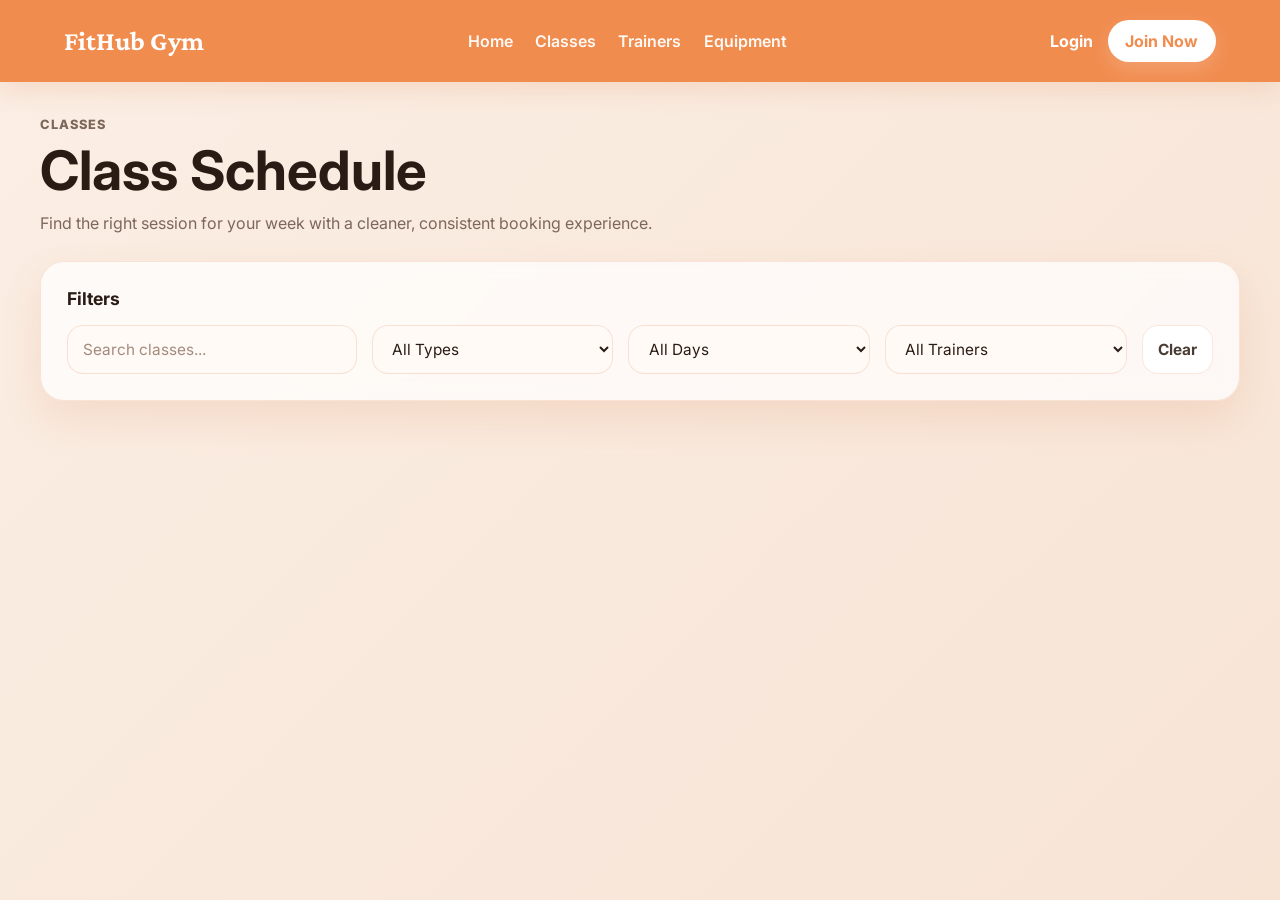
==== book-class.html @ 48f12adb "Formatting update for the 3 pages to be more unified" ====
<!DOCTYPE html>
<html lang="pt-PT">
<head>
  <meta charset="UTF-8">
  <meta name="viewport" content="width=device-width, initial-scale=1.0">
  <title>FitHub Gym - Horários</title>
  <link rel="preconnect" href="https://fonts.googleapis.com">
  <link rel="preconnect" href="https://fonts.gstatic.com" crossorigin>
  <link href="https://fonts.googleapis.com/css2?family=Crimson+Pro:wght@600;700&family=Inter:wght@400;500;600;700;800&display=swap" rel="stylesheet">
  <link rel="stylesheet" href="css/pages/booking.css">
</head>
<body>
  <nav class="navbar">
    <a href="index.html" class="nav-logo">FitHub Gym</a>

    <ul class="nav-links">
      <li><a href="index.html">Home</a></li>
      <li><a href="book-class.html" aria-current="page">Classes</a></li>
      <li><a href="profile.html">Trainers</a></li>
      <li><a href="index.html#equipment">Equipment</a></li>
    </ul>

    <div class="nav-actions">
      <span class="btn-login">Login</span>
      <span class="btn-join">Join Now</span>
    </div>
  </nav>

  <main class="content">
    <header class="page-header">
      <p class="page-kicker">Classes</p>
      <h1>Class Schedule</h1>
      <p>Find the right session for your week with a cleaner, consistent booking experience.</p>
    </header>

    <section class="filter-section">
      <div class="filter-title">
        <h2>Filters</h2>
      </div>

      <form class="filter-controls">
        <input type="text" class="input-search" placeholder="Search classes...">

        <select class="select-field">
          <option>All Types</option>
          <option>HIIT</option>
          <option>Yoga</option>
          <option>Spinning</option>
          <option>Strength</option>
          <option>Pilates</option>
        </select>

        <select class="select-field">
          <option>All Days</option>
          <option>Monday</option>
          <option>Tuesday</option>
          <option>Wednesday</option>
          <option>Thursday</option>
          <option>Friday</option>
          <option>Saturday</option>
          <option>Sunday</option>
        </select>

        <select class="select-field">
          <option>All Trainers</option>
          <option>Ricardo Silva</option>
          <option>Ana Costa</option>
          <option>Miguel Sousa</option>
          <option>Sofia Martins</option>
        </select>

        <button type="reset" class="btn-clear">Clear</button>
      </form>
    </section>
  </main>
</body>
</html>
---- css/pages/booking.css ----
/* RESET E BASE */
* {
  margin: 0;
  padding: 0;
  box-sizing: border-box;
}

:root {
  --orange: #f18c4f;
  --orange-dark: #d87236;
  --bg: #faebe0;
  --bg-gradient: linear-gradient(135deg, #fbeee4 0%, #f7e4d5 100%);
  --surface: rgba(255, 255, 255, 0.72);
  --surface-strong: #ffffff;
  --text-dark: #2a1b15;
  --text-body: #4a3b34;
  --text-soft: #7d675b;
  --border: rgba(216, 114, 54, 0.16);
  --shadow: 0 18px 40px rgba(216, 114, 54, 0.14);
  --font-sans: "Inter", sans-serif;
  --font-serif: "Crimson Pro", serif;
}

body {
  min-height: 100vh;
  font-family: var(--font-sans);
  color: var(--text-body);
  background: var(--bg-gradient);
}
/* NAVBAR */
.navbar {
  display: flex;
  justify-content: space-between;
  align-items: center;
  gap: 1.5rem;
  padding: 20px 5%;
  background: var(--orange);
  box-shadow: 0 8px 24px rgba(216, 114, 54, 0.16);
}

.nav-logo {
  font-family: var(--font-serif);
  font-size: 1.7rem;
  font-weight: 700;
  color: white;
  text-decoration: none;
  white-space: nowrap;
}

.nav-links {
  display: flex;
  align-items: center;
  gap: 1.4rem;
  list-style: none;
}

.nav-links a {
  color: rgba(255, 255, 255, 0.95);
  text-decoration: none;
  font-weight: 600;
  transition: opacity 0.2s ease, transform 0.2s ease;
}

.nav-links a:hover {
  opacity: 0.82;
  transform: translateY(-1px);
}

.nav-links a[aria-current="page"] {
  opacity: 1;
}

.nav-actions {
  display: flex;
  gap: 0.9rem;
  align-items: center;
}

.btn-login,
.btn-join {
  cursor: pointer;
  font-weight: 700;
}

.btn-login {
  color: white;
}

.btn-join {
  background: white;
  color: var(--orange);
  padding: 0.7rem 1.1rem;
  border-radius: 999px;
  box-shadow: 0 8px 20px rgba(255, 255, 255, 0.18);
}
/* CONTEÚDO PRINCIPAL */
.content {
  width: min(1200px, calc(100% - 2rem));
  margin: 0 auto;
  padding: 2rem 0 3rem;
}

.page-header {
  margin-bottom: 1.5rem;
}

.page-kicker {
  color: var(--orange-dark);
  text-transform: uppercase;
  letter-spacing: 0.08em;
  font-size: 0.8rem;
  font-weight: 800;
  margin-bottom: 0.35rem;
}

.page-header h1 {
  color: var(--text-dark);
  font-size: clamp(2rem, 5vw, 3.4rem);
  line-height: 1.06;
  margin-bottom: 0.65rem;
}

.page-header p {
  max-width: 42rem;
  color: var(--text-soft);
  line-height: 1.7;
}

.filter-section {
  padding: 1.6rem;
  background: var(--surface);
  backdrop-filter: blur(8px);
  border: 1px solid var(--border);
  border-radius: 24px;
  box-shadow: var(--shadow);
}

.filter-title h2 {
  margin-bottom: 1rem;
  color: var(--text-dark);
  font-size: 1.1rem;
  font-weight: 700;
}

.filter-controls {
  display: grid;
  grid-template-columns: minmax(220px, 1.2fr) repeat(3, minmax(180px, 1fr)) auto;
  gap: 0.95rem;
  align-items: center;
}

.input-search,
.select-field,
.btn-clear {
  min-height: 3.1rem;
  padding: 0 0.95rem;
  border-radius: 16px;
  font-family: inherit;
  font-size: 0.96rem;
  transition: all 0.2s ease;
}

.input-search,
.select-field {
  color: var(--text-dark);
  background: #fffaf6;
  border: 1px solid rgba(216, 114, 54, 0.18);
  outline: none;
}

.input-search::placeholder {
  color: #a38a7d;
}

.input-search:focus,
.select-field:focus {
  border-color: var(--orange);
  box-shadow: 0 0 0 3px rgba(241, 140, 79, 0.12);
}

.select-field {
  cursor: pointer;
}

.btn-clear {
  border: 1px solid var(--border);
  background: white;
  color: var(--text-body);
  font-weight: 700;
  cursor: pointer;
}

.btn-clear:hover {
  background: #fffaf6;
  transform: translateY(-1px);
}

/* De resposta */
   @media (max-width: 1024px) {
  .filter-controls {
    grid-template-columns: repeat(2, minmax(0, 1fr));
  }

  .btn-clear {
    width: 100%;
  }
}

@media (max-width: 820px) {
  .navbar {
    flex-direction: column;
    align-items: flex-start;
  }

  .nav-links,
  .nav-actions {
    width: 100%;
  }

  .nav-links {
    flex-wrap: wrap;
    gap: 0.9rem 1.2rem;
  }

  .nav-actions {
    justify-content: flex-start;
  }
}

@media (max-width: 640px) {
  .content {
    width: min(calc(100% - 1.2rem), 1200px);
    padding: 1.2rem 0 2rem;
  }

  .filter-section {
    padding: 1.1rem;
    border-radius: 20px;
  }

  .filter-controls {
    grid-template-columns: 1fr;
  }
}
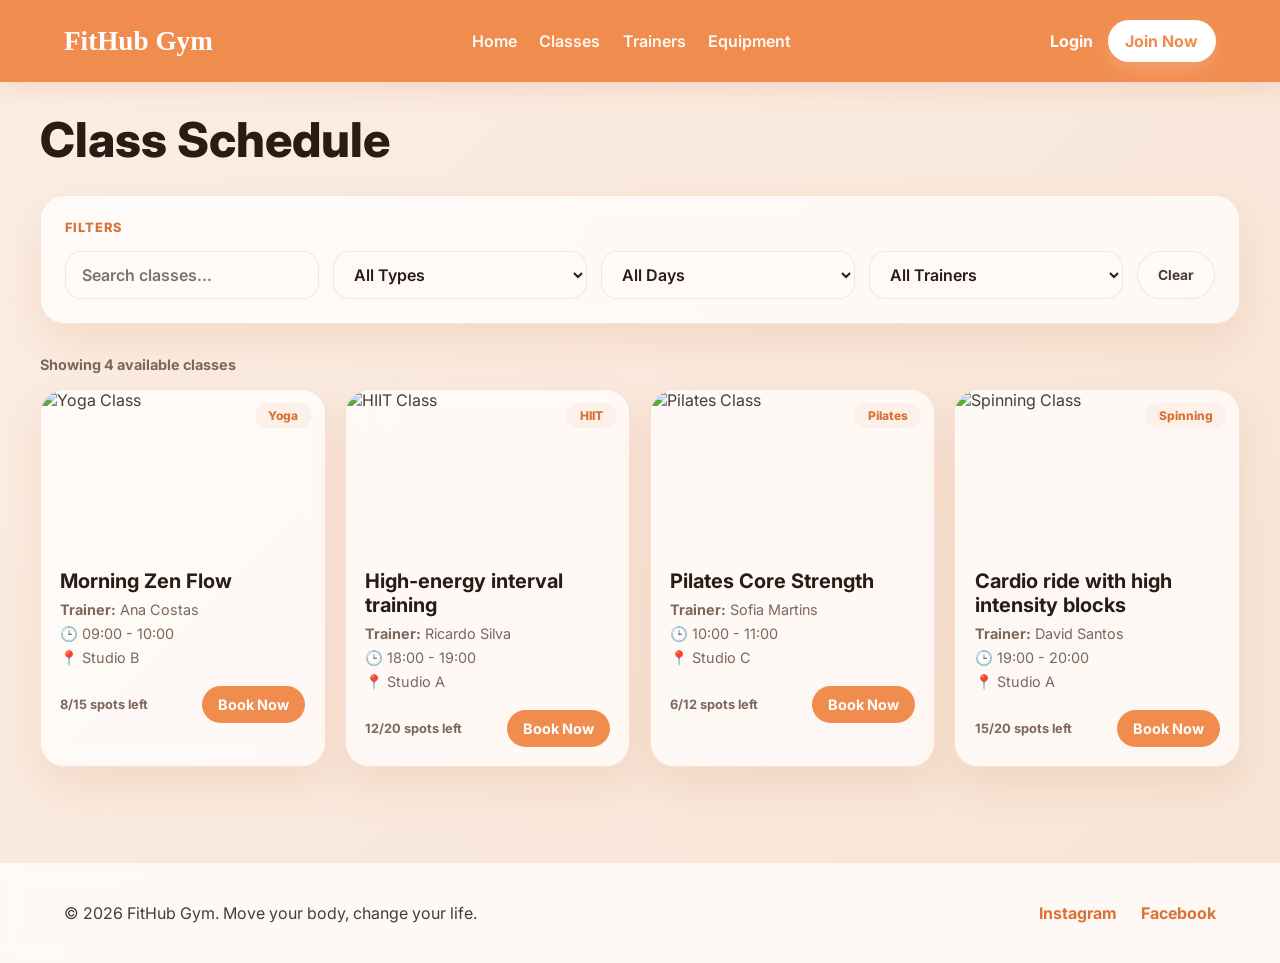
==== commit 6eb883a0: "booking css e html" ====
--- a/book-class.html
+++ b/book-class.html
@@ -1,22 +1,33 @@
 <!DOCTYPE html>
 <html lang="pt-PT">
+
 <head>
-  <meta charset="UTF-8">
-  <meta name="viewport" content="width=device-width, initial-scale=1.0">
+  <meta charset="UTF-8" />
+  <meta name="viewport" content="width=device-width, initial-scale=1.0" />
   <title>FitHub Gym - Horários</title>
-  <link rel="preconnect" href="https://fonts.googleapis.com">
-  <link rel="preconnect" href="https://fonts.gstatic.com" crossorigin>
-  <link href="https://fonts.googleapis.com/css2?family=Crimson+Pro:wght@600;700&family=Inter:wght@400;500;600;700;800&display=swap" rel="stylesheet">
-  <link rel="stylesheet" href="css/pages/booking.css">
+
+  <link rel="preconnect" href="https://fonts.googleapis.com" />
+  <link rel="preconnect" href="https://fonts.gstatic.com" crossorigin />
+
+  <link
+    href="https://fonts.googleapis.com/css2?family=Inter:wght@400;600;700&display=swap"
+    rel="stylesheet"
+  />
+
+  <link rel="stylesheet" href="css/reset.css" />
+  <link rel="stylesheet" href="css/pages/booking.css" />
 </head>
+
 <body>
+
+  <!-- NAVBAR -->
   <nav class="navbar">
     <a href="index.html" class="nav-logo">FitHub Gym</a>
 
     <ul class="nav-links">
       <li><a href="index.html">Home</a></li>
-      <li><a href="book-class.html" aria-current="page">Classes</a></li>
-      <li><a href="profile.html">Trainers</a></li>
+      <li><a href="book-class.html">Classes</a></li>
+      <li><a href="trainer-profile.html">Trainers</a></li>
       <li><a href="index.html#equipment">Equipment</a></li>
     </ul>
 
@@ -26,28 +37,36 @@
     </div>
   </nav>
 
+  <!-- MAIN CONTENT -->
   <main class="content">
+
     <header class="page-header">
-      <p class="page-kicker">Classes</p>
       <h1>Class Schedule</h1>
-      <p>Find the right session for your week with a cleaner, consistent booking experience.</p>
     </header>
 
+    <!-- FILTERS -->
     <section class="filter-section">
+
       <div class="filter-title">
         <h2>Filters</h2>
       </div>
 
       <form class="filter-controls">
-        <input type="text" class="input-search" placeholder="Search classes...">
+
+        <input
+          type="text"
+          class="input-search"
+          placeholder="Search classes..."
+        />
 
         <select class="select-field">
           <option>All Types</option>
-          <option>HIIT</option>
           <option>Yoga</option>
-          <option>Spinning</option>
-          <option>Strength</option>
+          <option>Cardio</option>
           <option>Pilates</option>
+          <option>CrossFit</option>
+          <option>Boxing</option>
+          <option>Recovery</option>
         </select>
 
         <select class="select-field">
@@ -63,15 +82,144 @@
 
         <select class="select-field">
           <option>All Trainers</option>
-          <option>Ricardo Silva</option>
-          <option>Ana Costa</option>
-          <option>Miguel Sousa</option>
-          <option>Sofia Martins</option>
+          <option>Trainer 1</option>
+          <option>Trainer 2</option>
+          <option>Trainer 3</option>
+          <option>Trainer 4</option>
         </select>
 
         <button type="reset" class="btn-clear">Clear</button>
+
       </form>
     </section>
+
+    <!-- CLASSES -->
+    <section class="classes-container">
+
+      <p class="results-count">Showing 4 available classes</p>
+
+      <div class="classes-grid">
+
+        <!-- CLASS 1 -->
+        <article class="class-card">
+          <div class="card-image">
+            <img
+              src="https://images.unsplash.com/photo-1544367567-0f2fcb009e0b?w=400&q=80"
+              alt="Yoga Class"
+            />
+            <span class="tag-type">Yoga</span>
+          </div>
+
+          <div class="card-body">
+            <h3>Morning Zen Flow</h3>
+
+            <div class="class-info">
+              <span><strong>Trainer:</strong> Ana Costas</span>
+              <span>🕒 09:00 - 10:00</span>
+              <span>📍 Studio B</span>
+            </div>
+
+            <div class="class-footer">
+              <span class="capacity">8/15 spots left</span>
+              <button class="btn-book">Book Now</button>
+            </div>
+          </div>
+        </article>
+
+        <!-- CLASS 2 -->
+        <article class="class-card">
+          <div class="card-image">
+            <img
+              src="https://images.unsplash.com/photo-1517963879433-6ad2b056d712?w=400&q=80"
+              alt="HIIT Class"
+            />
+            <span class="tag-type">HIIT</span>
+          </div>
+
+          <div class="card-body">
+            <h3>High-energy interval training</h3>
+
+            <div class="class-info">
+              <span><strong>Trainer:</strong> Ricardo Silva</span>
+              <span>🕒 18:00 - 19:00</span>
+              <span>📍 Studio A</span>
+            </div>
+
+            <div class="class-footer">
+              <span class="capacity">12/20 spots left</span>
+              <button class="btn-book">Book Now</button>
+            </div>
+          </div>
+        </article>
+
+        <!-- CLASS 3 -->
+        <article class="class-card">
+          <div class="card-image">
+            <img
+              src="https://images.unsplash.com/photo-1518611507436-f9221403cca2?w=400&q=80"
+              alt="Pilates Class"
+            />
+            <span class="tag-type">Pilates</span>
+          </div>
+
+          <div class="card-body">
+            <h3>Pilates Core Strength</h3>
+
+            <div class="class-info">
+              <span><strong>Trainer:</strong> Sofia Martins</span>
+              <span>🕒 10:00 - 11:00</span>
+              <span>📍 Studio C</span>
+            </div>
+
+            <div class="class-footer">
+              <span class="capacity">6/12 spots left</span>
+              <button class="btn-book">Book Now</button>
+            </div>
+          </div>
+        </article>
+
+        <!-- CLASS 4 -->
+        <article class="class-card">
+          <div class="card-image">
+            <img
+              src="https://images.unsplash.com/photo-1538805060514-97d9cc17730c?w=400&q=80"
+              alt="Spinning Class"
+            />
+            <span class="tag-type">Spinning</span>
+          </div>
+
+          <div class="card-body">
+            <h3>Cardio ride with high intensity blocks</h3>
+
+            <div class="class-info">
+              <span><strong>Trainer:</strong> David Santos</span>
+              <span>🕒 19:00 - 20:00</span>
+              <span>📍 Studio A</span>
+            </div>
+
+            <div class="class-footer">
+              <span class="capacity">15/20 spots left</span>
+              <button class="btn-book">Book Now</button>
+            </div>
+          </div>
+        </article>
+
+      </div>
+    </section>
+
   </main>
+
+  <!-- FOOTER -->
+  <footer class="main-footer">
+    <div class="footer-content">
+      <p>&copy; 2026 FitHub Gym. Move your body, change your life.</p>
+
+      <div class="social-links">
+        <a href="#">Instagram</a>
+        <a href="#">Facebook</a>
+      </div>
+    </div>
+  </footer>
+
 </body>
 </html>
--- a/css/pages/booking.css
+++ b/css/pages/booking.css
@@ -1,33 +1,33 @@
-/* RESET E BASE */
-* {
-  margin: 0;
-  padding: 0;
-  box-sizing: border-box;
-}
+/* ==========================================================================
+VARIÁVEIS E CONFIGURAÇÕES GERAIS
+========================================================================== */
 
 :root {
   --orange: #f18c4f;
   --orange-dark: #d87236;
-  --bg: #faebe0;
-  --bg-gradient: linear-gradient(135deg, #fbeee4 0%, #f7e4d5 100%);
+  --cream: #fff7f1;
+  --peach: #faebe0;
   --surface: rgba(255, 255, 255, 0.72);
-  --surface-strong: #ffffff;
   --text-dark: #2a1b15;
   --text-body: #4a3b34;
   --text-soft: #7d675b;
   --border: rgba(216, 114, 54, 0.16);
   --shadow: 0 18px 40px rgba(216, 114, 54, 0.14);
-  --font-sans: "Inter", sans-serif;
   --font-serif: "Crimson Pro", serif;
+  --font-sans: "Outfit", sans-serif;
 }
 
 body {
+  font-family: "Inter", sans-serif;
+  background: linear-gradient(135deg, #fbeee4 0%, #f7e4d5 100%);
+  color: var(--text-body);
   min-height: 100vh;
-  font-family: var(--font-sans);
-  color: var(--text-body);
-  background: var(--bg-gradient);
-}
-/* NAVBAR */
+}
+
+/* ==========================================================================
+NAVBAR
+========================================================================== */
+
 .navbar {
   display: flex;
   justify-content: space-between;
@@ -39,7 +39,7 @@
 }
 
 .nav-logo {
-  font-family: var(--font-serif);
+  font-family: 'Crimson Pro', serif;
   font-size: 1.7rem;
   font-weight: 700;
   color: white;
@@ -50,8 +50,8 @@
 .nav-links {
   display: flex;
   align-items: center;
+  list-style: none;
   gap: 1.4rem;
-  list-style: none;
 }
 
 .nav-links a {
@@ -64,10 +64,6 @@
 .nav-links a:hover {
   opacity: 0.82;
   transform: translateY(-1px);
-}
-
-.nav-links a[aria-current="page"] {
-  opacity: 1;
 }
 
 .nav-actions {
@@ -93,152 +89,241 @@
   border-radius: 999px;
   box-shadow: 0 8px 20px rgba(255, 255, 255, 0.18);
 }
-/* CONTEÚDO PRINCIPAL */
+
+/* ==========================================================================
+LAYOUT E CABEÇALHO
+========================================================================== */
+
 .content {
   width: min(1200px, calc(100% - 2rem));
   margin: 0 auto;
   padding: 2rem 0 3rem;
 }
 
-.page-header {
-  margin-bottom: 1.5rem;
-}
-
-.page-kicker {
+.page-header h1 {
+  font-size: clamp(2rem, 5vw, 3rem);
+  color: var(--text-dark);
+  margin-bottom: 1.75rem;
+  font-weight: 800;
+  line-height: 1.1;
+}
+
+/* ==========================================================================
+FILTROS
+========================================================================== */
+
+.filter-section {
+  background: var(--surface);
+  backdrop-filter: blur(8px);
+  border: 1px solid var(--border);
+  border-radius: 24px;
+  box-shadow: var(--shadow);
+  padding: 1.5rem;
+  margin-bottom: 2rem;
+}
+
+.filter-title h2 {
   color: var(--orange-dark);
   text-transform: uppercase;
   letter-spacing: 0.08em;
   font-size: 0.8rem;
   font-weight: 800;
-  margin-bottom: 0.35rem;
-}
-
-.page-header h1 {
+  margin-bottom: 1rem;
+}
+
+.filter-controls {
+  display: flex;
+  flex-wrap: wrap;
+  gap: 0.85rem;
+}
+
+.input-search,
+.select-field {
+  height: 3rem;
+  background: #fffaf6;
+  border: 1px solid var(--border);
+  border-radius: 16px;
+  padding: 0 1rem;
   color: var(--text-dark);
-  font-size: clamp(2rem, 5vw, 3.4rem);
-  line-height: 1.06;
-  margin-bottom: 0.65rem;
-}
-
-.page-header p {
-  max-width: 42rem;
+  font-family: inherit;
+  font-weight: 600;
+  outline: none;
+  flex: 1;
+  min-width: 200px;
+}
+
+.btn-clear {
+  min-height: 2.25rem;
+  padding: 0.55rem 1.25rem;
+  border-radius: 999px;
+  border: 1px solid var(--border);
+  background: #fffaf6;
+  color: var(--text-body);
+  font-size: 0.86rem;
+  font-weight: 700;
+  cursor: pointer;
+  transition: all 0.2s;
+}
+
+.btn-clear:hover {
+  background: var(--peach);
+}
+
+/* ==========================================================================
+GRID DE AULAS
+========================================================================== */
+
+.results-count {
   color: var(--text-soft);
-  line-height: 1.7;
-}
-
-.filter-section {
-  padding: 1.6rem;
+  font-weight: 700;
+  margin-bottom: 1rem;
+  font-size: 0.9rem;
+}
+
+.classes-grid {
+  display: grid;
+  grid-template-columns: repeat(4, minmax(0, 1fr));
+  gap: 1.2rem;
+}
+
+.class-card {
   background: var(--surface);
   backdrop-filter: blur(8px);
   border: 1px solid var(--border);
   border-radius: 24px;
   box-shadow: var(--shadow);
-}
-
-.filter-title h2 {
-  margin-bottom: 1rem;
+  padding: 0;
+  overflow: hidden;
+  transition: transform 0.2s ease;
+}
+
+.class-card:hover {
+  transform: translateY(-4px);
+}
+
+.card-image {
+  position: relative;
+  height: 160px;
+}
+
+.card-image img {
+  width: 100%;
+  height: 100%;
+  object-fit: cover;
+}
+
+.tag-type {
+  position: absolute;
+  top: 0.8rem;
+  right: 0.8rem;
+  background: #fdf0e8;
+  color: var(--orange-dark);
+  padding: 0.3rem 0.85rem;
+  border-radius: 999px;
+  font-size: 0.75rem;
+  font-weight: 800;
+}
+
+.card-body {
+  padding: 1.2rem;
+}
+
+.card-body h3 {
   color: var(--text-dark);
-  font-size: 1.1rem;
-  font-weight: 700;
-}
-
-.filter-controls {
-  display: grid;
-  grid-template-columns: minmax(220px, 1.2fr) repeat(3, minmax(180px, 1fr)) auto;
-  gap: 0.95rem;
-  align-items: center;
-}
-
-.input-search,
-.select-field,
-.btn-clear {
-  min-height: 3.1rem;
-  padding: 0 0.95rem;
-  border-radius: 16px;
-  font-family: inherit;
-  font-size: 0.96rem;
-  transition: all 0.2s ease;
-}
-
-.input-search,
-.select-field {
-  color: var(--text-dark);
-  background: #fffaf6;
-  border: 1px solid rgba(216, 114, 54, 0.18);
-  outline: none;
-}
-
-.input-search::placeholder {
-  color: #a38a7d;
-}
-
-.input-search:focus,
-.select-field:focus {
-  border-color: var(--orange);
-  box-shadow: 0 0 0 3px rgba(241, 140, 79, 0.12);
-}
-
-.select-field {
+  font-size: 1.25rem;
+  margin-bottom: 0.5rem;
+  font-weight: 700;
+}
+
+.class-info {
+  display: flex;
+  flex-direction: column;
+  gap: 0.4rem;
+  margin-bottom: 1.2rem;
+  color: var(--text-soft);
+  font-size: 0.9rem;
+}
+
+.class-footer {
+  display: flex;
+  justify-content: space-between;
+  align-items: center;
+  margin-top: auto;
+  gap: 0.5rem;
+}
+
+.capacity {
+  font-size: 0.8rem;
+  font-weight: 700;
+  color: var(--text-soft);
+}
+
+.capacity.full {
+  color: #ef4444;
+}
+
+.btn-book {
+  background: var(--orange);
+  color: white;
+  padding: 0.6rem 1rem;
+  border-radius: 999px;
+  font-weight: 700;
+  border: none;
   cursor: pointer;
-}
-
-.btn-clear {
-  border: 1px solid var(--border);
-  background: white;
-  color: var(--text-body);
-  font-weight: 700;
-  cursor: pointer;
-}
-
-.btn-clear:hover {
-  background: #fffaf6;
-  transform: translateY(-1px);
-}
-
-/* De resposta */
-   @media (max-width: 1024px) {
-  .filter-controls {
+  font-size: 0.9rem;
+  transition: opacity 0.2s;
+}
+
+.btn-book:disabled {
+  background: var(--peach);
+  color: var(--text-soft);
+  cursor: not-allowed;
+}
+
+/* ==========================================================================
+FOOTER E RESPONSIVIDADE
+========================================================================== */
+
+.main-footer {
+  margin-top: 3rem;
+  padding: 2.5rem 5%;
+  background: var(--surface);
+  backdrop-filter: blur(8px);
+}
+
+.footer-content {
+  display: flex;
+  justify-content: space-between;
+  align-items: center;
+  max-width: 1200px;
+  margin: 0 auto;
+}
+
+.social-links {
+  display: flex;
+  gap: 1.5rem;
+}
+
+.social-links a {
+  color: var(--orange-dark);
+  font-weight: 700;
+  text-decoration: none;
+}
+
+/* RESPONSIVIDADE */
+
+@media (max-width: 1024px) {
+  .classes-grid {
     grid-template-columns: repeat(2, minmax(0, 1fr));
   }
-
-  .btn-clear {
-    width: 100%;
-  }
-}
-
-@media (max-width: 820px) {
-  .navbar {
-    flex-direction: column;
-    align-items: flex-start;
-  }
-
-  .nav-links,
-  .nav-actions {
-    width: 100%;
-  }
-
-  .nav-links {
-    flex-wrap: wrap;
-    gap: 0.9rem 1.2rem;
-  }
-
-  .nav-actions {
-    justify-content: flex-start;
-  }
 }
 
 @media (max-width: 640px) {
-  .content {
-    width: min(calc(100% - 1.2rem), 1200px);
-    padding: 1.2rem 0 2rem;
-  }
-
-  .filter-section {
-    padding: 1.1rem;
-    border-radius: 20px;
-  }
-
-  .filter-controls {
+  .classes-grid {
     grid-template-columns: 1fr;
   }
+
+  .filter-controls {
+    flex-direction: column;
+  }
 }
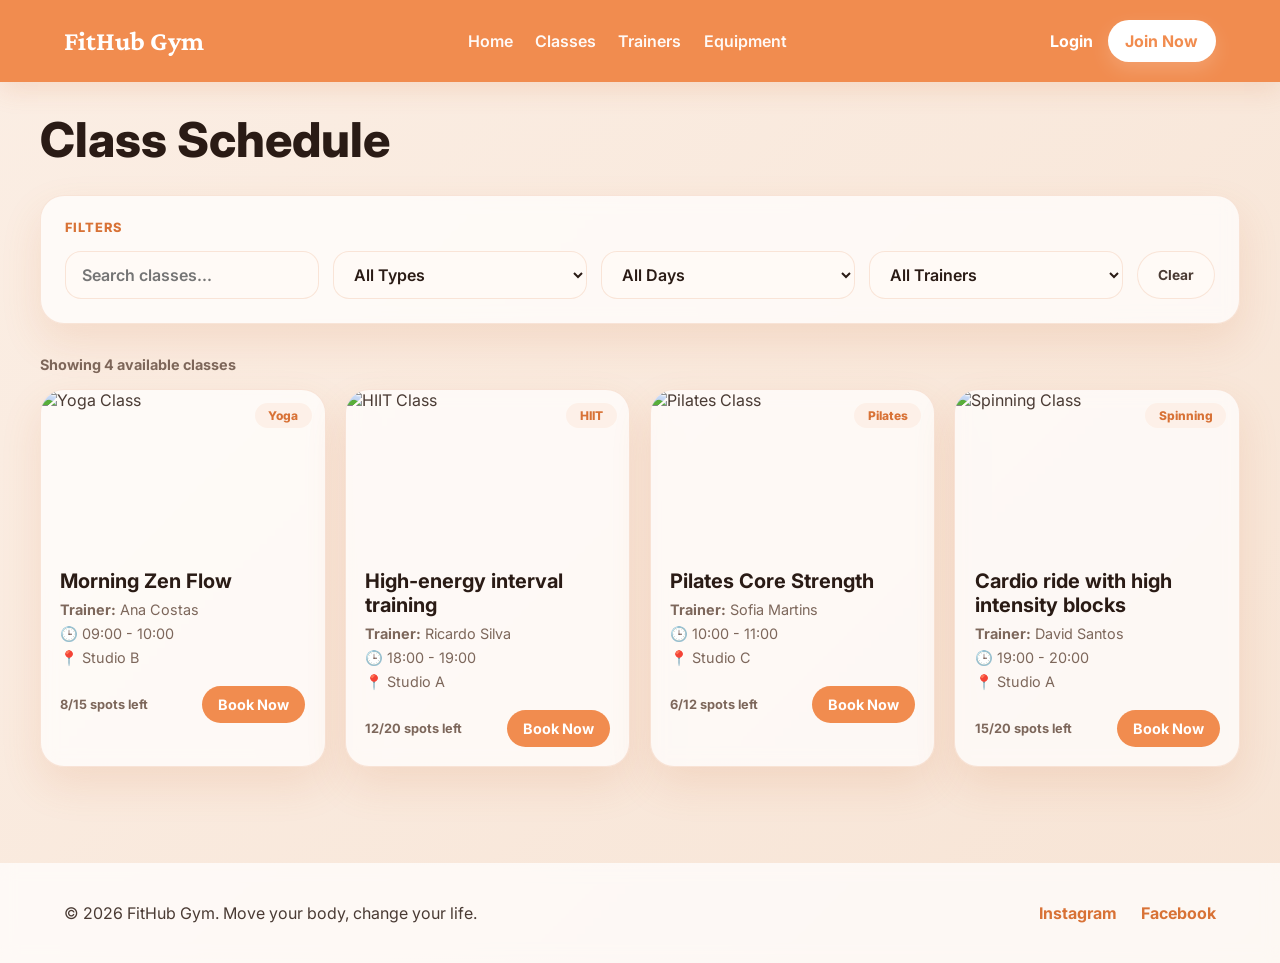
==== commit 9726a68d: "adicionei uma parte do equipment" ====
--- a/book-class.html
+++ b/book-class.html
@@ -1,21 +1,17 @@
 <!DOCTYPE html>
-<html lang="pt-PT">
+<html lang="en">
 
 <head>
-  <meta charset="UTF-8" />
-  <meta name="viewport" content="width=device-width, initial-scale=1.0" />
-  <title>FitHub Gym - Horários</title>
-
-  <link rel="preconnect" href="https://fonts.googleapis.com" />
-  <link rel="preconnect" href="https://fonts.gstatic.com" crossorigin />
-
-  <link
-    href="https://fonts.googleapis.com/css2?family=Inter:wght@400;600;700&display=swap"
-    rel="stylesheet"
-  />
-
-  <link rel="stylesheet" href="css/reset.css" />
-  <link rel="stylesheet" href="css/pages/booking.css" />
+  <head>
+    <meta charset="UTF-8">
+    <meta name="viewport" content="width=device-width, initial-scale=1.0">
+    <title>FitHub Gym - Home</title>
+    <link rel="preconnect" href="https://fonts.googleapis.com">
+    <link rel="preconnect" href="https://fonts.gstatic.com" crossorigin>
+    <link href="https://fonts.googleapis.com/css2?family=Crimson+Pro:wght@600;700&family=Inter:wght@400;500;600;700;800&display=swap" rel="stylesheet">
+    <link rel="stylesheet" href="css/reset.css">
+    <link rel="stylesheet" href="css/pages/booking.css">
+  </head>
 </head>
 
 <body>
@@ -28,7 +24,7 @@
       <li><a href="index.html">Home</a></li>
       <li><a href="book-class.html">Classes</a></li>
       <li><a href="trainer-profile.html">Trainers</a></li>
-      <li><a href="index.html#equipment">Equipment</a></li>
+      <li><a href="equipment.html">Equipment</a></li>
     </ul>
 
     <div class="nav-actions">
--- a/css/pages/booking.css
+++ b/css/pages/booking.css
@@ -3,26 +3,26 @@
 ========================================================================== */
 
 :root {
-  --orange: #f18c4f;
-  --orange-dark: #d87236;
-  --cream: #fff7f1;
-  --peach: #faebe0;
-  --surface: rgba(255, 255, 255, 0.72);
-  --text-dark: #2a1b15;
-  --text-body: #4a3b34;
-  --text-soft: #7d675b;
-  --border: rgba(216, 114, 54, 0.16);
-  --shadow: 0 18px 40px rgba(216, 114, 54, 0.14);
-  --font-serif: "Crimson Pro", serif;
-  --font-sans: "Outfit", sans-serif;
-}
-
-body {
-  font-family: "Inter", sans-serif;
-  background: linear-gradient(135deg, #fbeee4 0%, #f7e4d5 100%);
-  color: var(--text-body);
-  min-height: 100vh;
-}
+    --orange: #f18c4f;
+    --orange-dark: #d87236;
+    --cream: #fff7f1;
+    --peach: #faebe0;
+    --surface: rgba(255, 255, 255, 0.72);
+    --surface-strong: #ffffff;
+    --text-dark: #2a1b15;
+    --text-body: #4a3b34;
+    --text-soft: #7d675b;
+    --border: rgba(216, 114, 54, 0.16);
+    --shadow: 0 18px 40px rgba(216, 114, 54, 0.14);
+  }
+  
+  body {
+    font-family: 'Inter', sans-serif;
+    background: linear-gradient(135deg, #fbeee4 0%, #f7e4d5 100%);
+    color: var(--text-body);
+    min-height: 100vh;
+  }
+
 
 /* ==========================================================================
 NAVBAR
@@ -284,6 +284,8 @@
 FOOTER E RESPONSIVIDADE
 ========================================================================== */
 
+/* FOOTER */
+
 .main-footer {
   margin-top: 3rem;
   padding: 2.5rem 5%;
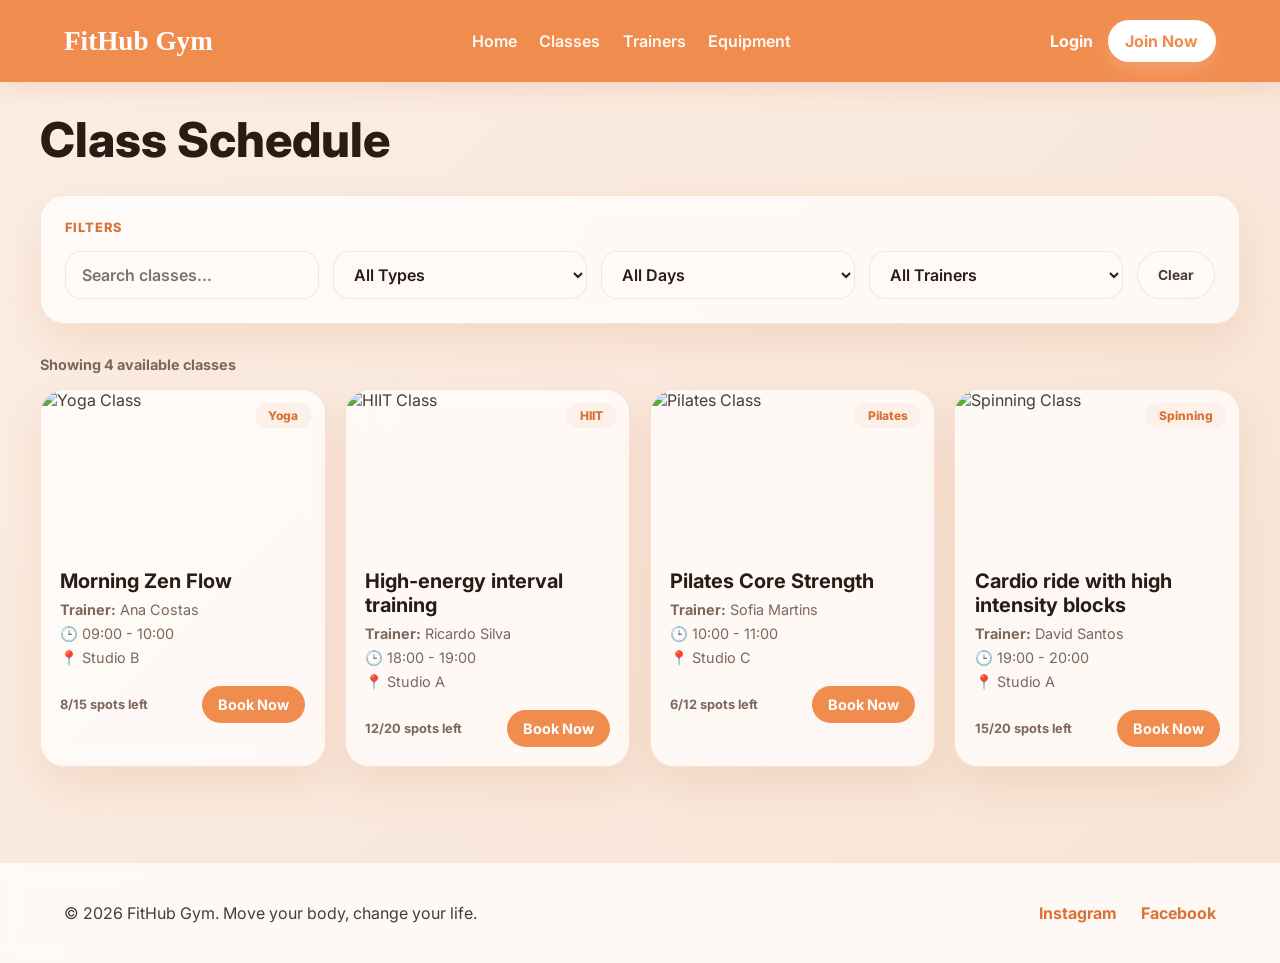
==== commit 3fd26cf1: "User log in or register and profile of user" ====
--- a/book-class.html
+++ b/book-class.html
@@ -2,16 +2,20 @@
 <html lang="en">
 
 <head>
-  <head>
-    <meta charset="UTF-8">
-    <meta name="viewport" content="width=device-width, initial-scale=1.0">
-    <title>FitHub Gym - Home</title>
-    <link rel="preconnect" href="https://fonts.googleapis.com">
-    <link rel="preconnect" href="https://fonts.gstatic.com" crossorigin>
-    <link href="https://fonts.googleapis.com/css2?family=Crimson+Pro:wght@600;700&family=Inter:wght@400;500;600;700;800&display=swap" rel="stylesheet">
-    <link rel="stylesheet" href="css/reset.css">
-    <link rel="stylesheet" href="css/pages/booking.css">
-  </head>
+  <meta charset="UTF-8" />
+  <meta name="viewport" content="width=device-width, initial-scale=1.0" />
+  <title>FitHub Gym - Class Schedule</title>
+
+  <link rel="preconnect" href="https://fonts.googleapis.com" />
+  <link rel="preconnect" href="https://fonts.gstatic.com" crossorigin />
+
+  <link
+    href="https://fonts.googleapis.com/css2?family=Inter:wght@400;600;700&display=swap"
+    rel="stylesheet"
+  />
+
+  <link rel="stylesheet" href="css/reset.css" />
+  <link rel="stylesheet" href="css/pages/booking.css" />
 </head>
 
 <body>
@@ -24,12 +28,12 @@
       <li><a href="index.html">Home</a></li>
       <li><a href="book-class.html">Classes</a></li>
       <li><a href="trainer-profile.html">Trainers</a></li>
-      <li><a href="equipment.html">Equipment</a></li>
+      <li><a href="index.html#equipment">Equipment</a></li>
     </ul>
 
     <div class="nav-actions">
-      <span class="btn-login">Login</span>
-      <span class="btn-join">Join Now</span>
+      <a href="login.html" class="btn-login">Login</a>
+      <a href="register.html" class="btn-join">Join Now</a>
     </div>
   </nav>
 
--- a/css/pages/booking.css
+++ b/css/pages/booking.css
@@ -3,26 +3,26 @@
 ========================================================================== */
 
 :root {
-    --orange: #f18c4f;
-    --orange-dark: #d87236;
-    --cream: #fff7f1;
-    --peach: #faebe0;
-    --surface: rgba(255, 255, 255, 0.72);
-    --surface-strong: #ffffff;
-    --text-dark: #2a1b15;
-    --text-body: #4a3b34;
-    --text-soft: #7d675b;
-    --border: rgba(216, 114, 54, 0.16);
-    --shadow: 0 18px 40px rgba(216, 114, 54, 0.14);
-  }
-  
-  body {
-    font-family: 'Inter', sans-serif;
-    background: linear-gradient(135deg, #fbeee4 0%, #f7e4d5 100%);
-    color: var(--text-body);
-    min-height: 100vh;
-  }
-
+  --orange: #f18c4f;
+  --orange-dark: #d87236;
+  --cream: #fff7f1;
+  --peach: #faebe0;
+  --surface: rgba(255, 255, 255, 0.72);
+  --text-dark: #2a1b15;
+  --text-body: #4a3b34;
+  --text-soft: #7d675b;
+  --border: rgba(216, 114, 54, 0.16);
+  --shadow: 0 18px 40px rgba(216, 114, 54, 0.14);
+  --font-serif: "Crimson Pro", serif;
+  --font-sans: "Outfit", sans-serif;
+}
+
+body {
+  font-family: "Inter", sans-serif;
+  background: linear-gradient(135deg, #fbeee4 0%, #f7e4d5 100%);
+  color: var(--text-body);
+  min-height: 100vh;
+}
 
 /* ==========================================================================
 NAVBAR
@@ -80,6 +80,7 @@
 
 .btn-login {
   color: white;
+  text-decoration: none;
 }
 
 .btn-join {
@@ -87,6 +88,7 @@
   color: var(--orange);
   padding: 0.7rem 1.1rem;
   border-radius: 999px;
+  text-decoration: none;
   box-shadow: 0 8px 20px rgba(255, 255, 255, 0.18);
 }
 
@@ -284,8 +286,6 @@
 FOOTER E RESPONSIVIDADE
 ========================================================================== */
 
-/* FOOTER */
-
 .main-footer {
   margin-top: 3rem;
   padding: 2.5rem 5%;
@@ -320,6 +320,27 @@
   }
 }
 
+@media (max-width: 820px) {
+  .navbar {
+    flex-direction: column;
+    align-items: flex-start;
+  }
+
+  .nav-links,
+  .nav-actions {
+    width: 100%;
+  }
+
+  .nav-links {
+    flex-wrap: wrap;
+    gap: 0.9rem 1.2rem;
+  }
+
+  .nav-actions {
+    justify-content: flex-start;
+  }
+}
+
 @media (max-width: 640px) {
   .classes-grid {
     grid-template-columns: 1fr;
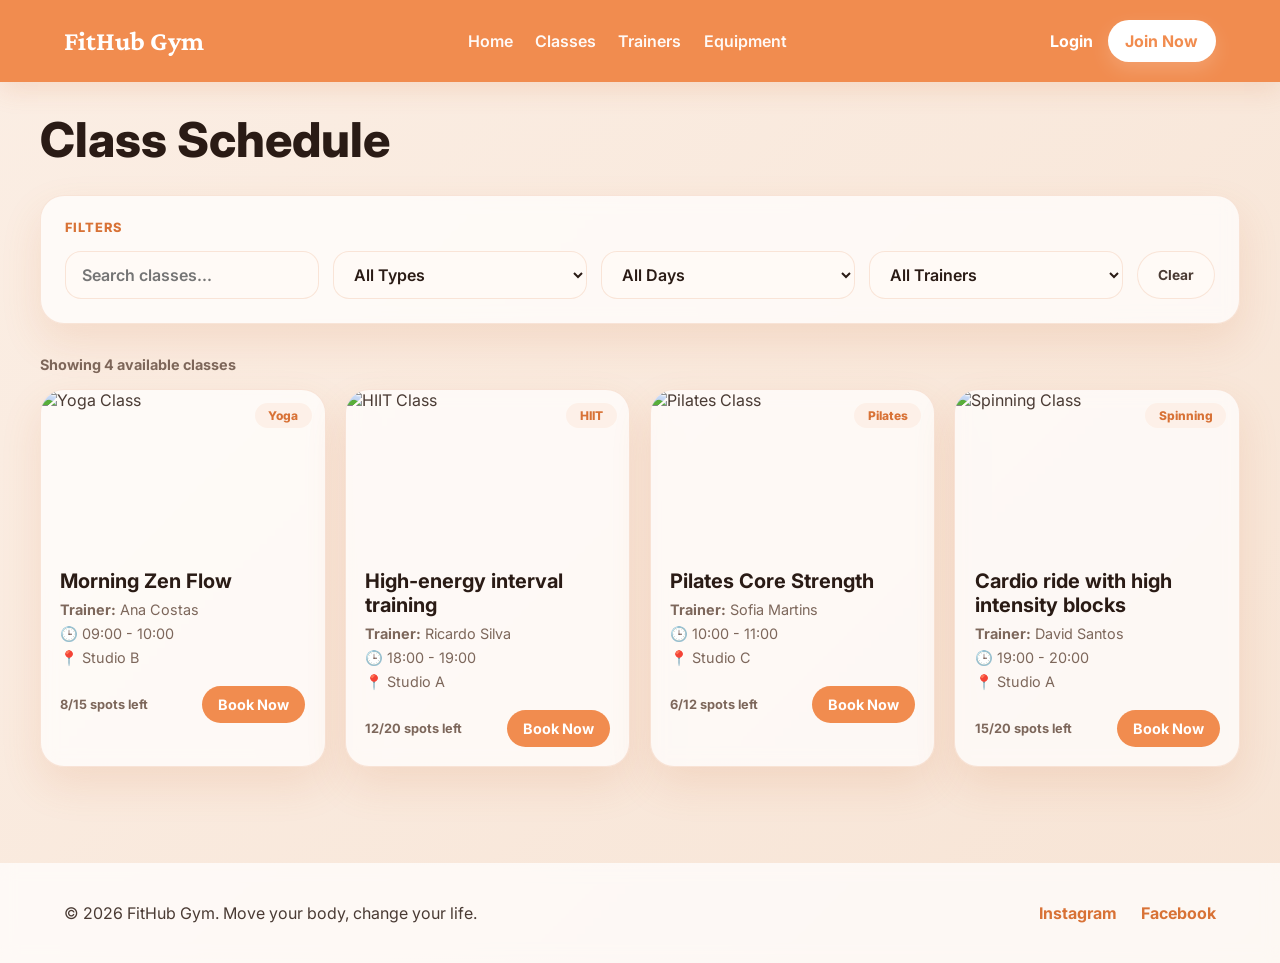
==== commit 4868e39e: "Merge branch 'main' of https://github.com/FEUP-LTW-2026/ltw-project-ltw02g06" ====
--- a/book-class.html
+++ b/book-class.html
@@ -2,20 +2,16 @@
 <html lang="en">
 
 <head>
-  <meta charset="UTF-8" />
-  <meta name="viewport" content="width=device-width, initial-scale=1.0" />
-  <title>FitHub Gym - Class Schedule</title>
-
-  <link rel="preconnect" href="https://fonts.googleapis.com" />
-  <link rel="preconnect" href="https://fonts.gstatic.com" crossorigin />
-
-  <link
-    href="https://fonts.googleapis.com/css2?family=Inter:wght@400;600;700&display=swap"
-    rel="stylesheet"
-  />
-
-  <link rel="stylesheet" href="css/reset.css" />
-  <link rel="stylesheet" href="css/pages/booking.css" />
+  <head>
+    <meta charset="UTF-8">
+    <meta name="viewport" content="width=device-width, initial-scale=1.0">
+    <title>FitHub Gym - Home</title>
+    <link rel="preconnect" href="https://fonts.googleapis.com">
+    <link rel="preconnect" href="https://fonts.gstatic.com" crossorigin>
+    <link href="https://fonts.googleapis.com/css2?family=Crimson+Pro:wght@600;700&family=Inter:wght@400;500;600;700;800&display=swap" rel="stylesheet">
+    <link rel="stylesheet" href="css/reset.css">
+    <link rel="stylesheet" href="css/pages/booking.css">
+  </head>
 </head>
 
 <body>
@@ -28,12 +24,12 @@
       <li><a href="index.html">Home</a></li>
       <li><a href="book-class.html">Classes</a></li>
       <li><a href="trainer-profile.html">Trainers</a></li>
-      <li><a href="index.html#equipment">Equipment</a></li>
+      <li><a href="equipment.html">Equipment</a></li>
     </ul>
 
     <div class="nav-actions">
-      <a href="login.html" class="btn-login">Login</a>
-      <a href="register.html" class="btn-join">Join Now</a>
+      <span class="btn-login">Login</span>
+      <span class="btn-join">Join Now</span>
     </div>
   </nav>
 
--- a/css/pages/booking.css
+++ b/css/pages/booking.css
@@ -3,26 +3,26 @@
 ========================================================================== */
 
 :root {
-  --orange: #f18c4f;
-  --orange-dark: #d87236;
-  --cream: #fff7f1;
-  --peach: #faebe0;
-  --surface: rgba(255, 255, 255, 0.72);
-  --text-dark: #2a1b15;
-  --text-body: #4a3b34;
-  --text-soft: #7d675b;
-  --border: rgba(216, 114, 54, 0.16);
-  --shadow: 0 18px 40px rgba(216, 114, 54, 0.14);
-  --font-serif: "Crimson Pro", serif;
-  --font-sans: "Outfit", sans-serif;
-}
-
-body {
-  font-family: "Inter", sans-serif;
-  background: linear-gradient(135deg, #fbeee4 0%, #f7e4d5 100%);
-  color: var(--text-body);
-  min-height: 100vh;
-}
+    --orange: #f18c4f;
+    --orange-dark: #d87236;
+    --cream: #fff7f1;
+    --peach: #faebe0;
+    --surface: rgba(255, 255, 255, 0.72);
+    --surface-strong: #ffffff;
+    --text-dark: #2a1b15;
+    --text-body: #4a3b34;
+    --text-soft: #7d675b;
+    --border: rgba(216, 114, 54, 0.16);
+    --shadow: 0 18px 40px rgba(216, 114, 54, 0.14);
+  }
+  
+  body {
+    font-family: 'Inter', sans-serif;
+    background: linear-gradient(135deg, #fbeee4 0%, #f7e4d5 100%);
+    color: var(--text-body);
+    min-height: 100vh;
+  }
+
 
 /* ==========================================================================
 NAVBAR
@@ -80,7 +80,6 @@
 
 .btn-login {
   color: white;
-  text-decoration: none;
 }
 
 .btn-join {
@@ -88,7 +87,6 @@
   color: var(--orange);
   padding: 0.7rem 1.1rem;
   border-radius: 999px;
-  text-decoration: none;
   box-shadow: 0 8px 20px rgba(255, 255, 255, 0.18);
 }
 
@@ -286,6 +284,8 @@
 FOOTER E RESPONSIVIDADE
 ========================================================================== */
 
+/* FOOTER */
+
 .main-footer {
   margin-top: 3rem;
   padding: 2.5rem 5%;
@@ -320,27 +320,6 @@
   }
 }
 
-@media (max-width: 820px) {
-  .navbar {
-    flex-direction: column;
-    align-items: flex-start;
-  }
-
-  .nav-links,
-  .nav-actions {
-    width: 100%;
-  }
-
-  .nav-links {
-    flex-wrap: wrap;
-    gap: 0.9rem 1.2rem;
-  }
-
-  .nav-actions {
-    justify-content: flex-start;
-  }
-}
-
 @media (max-width: 640px) {
   .classes-grid {
     grid-template-columns: 1fr;
